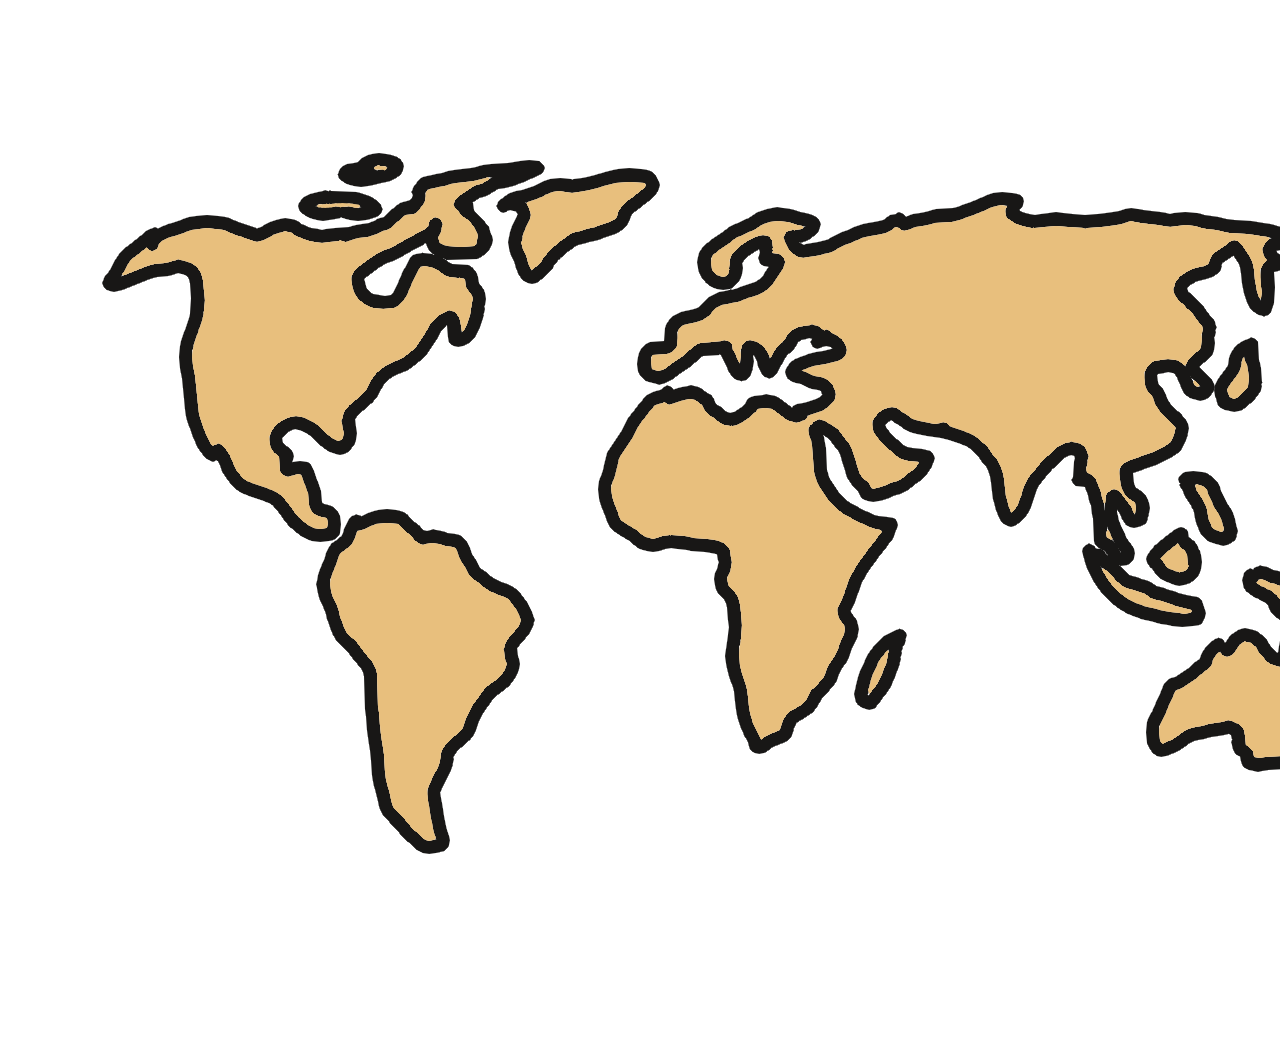
==== main.html @ 259e7bbb "first commit" ====
<!-- main.html -->
<!DOCTYPE html>
<html lang="en">

<head>
  <meta charset="UTF-8">
  <meta name="viewport" content="width=device-width, initial-scale=1.0">
  <title>Hopper's Odysseyss</title>
  <link rel="stylesheet" href="styles.css">
  <style>
    html,
    body {
      margin: 0;
      padding: 0;
      overflow: hidden;
      height: 100%;
    }
  </style>
</head>

<body>
  <div class="map-container">
    <img src="map.PNG" alt="Pirate Map" class="map-image">
    <!-- Buttons will be generated dynamically -->
  </div>

  <!-- Enhanced Popup -->
  <div id="questPopup" class="popup">
    <div class="popup-content">
      <span class="close">&times;</span>
      <h2 id="popupTitle"></h2>
      <h3 id="popupRegion"></h3>
      <p id="popupDescription"></p>
      <div id="popupImage"></div>
      <button id="acceptQuest">Accept Quest!</button>
    </div>
  </div>

  <script src="quest.js"></script>
</body>

</html>
---- styles.css ----
/* styles.css */
/* Add to existing styles */
.popup {
  display: none;
  position: fixed;
  top: 50%;
  left: 50%;
  transform: translate(-50%, -50%);
  background: #fff5e1 url('[data-uri]');
  padding: 2rem;
  border: 3px solid #8b4513;
  border-radius: 5px;
  width: 300px;
  box-shadow: 0 0 20px rgba(0, 0, 0, 0.5);
  font-family: 'Courier New', monospace;
}

.popup-content {
  position: relative;
}

#popupImage {
  font-size: 3rem;
  text-align: center;
  margin: 1rem 0;
}

#popupRegion {
  color: #8b4513;
  margin: 0.5rem 0;
}

#acceptQuest {
  background: #8b4513;
  color: white;
  border: none;
  padding: 0.5rem 1rem;
  cursor: pointer;
  width: 100%;
  margin-top: 1rem;
}
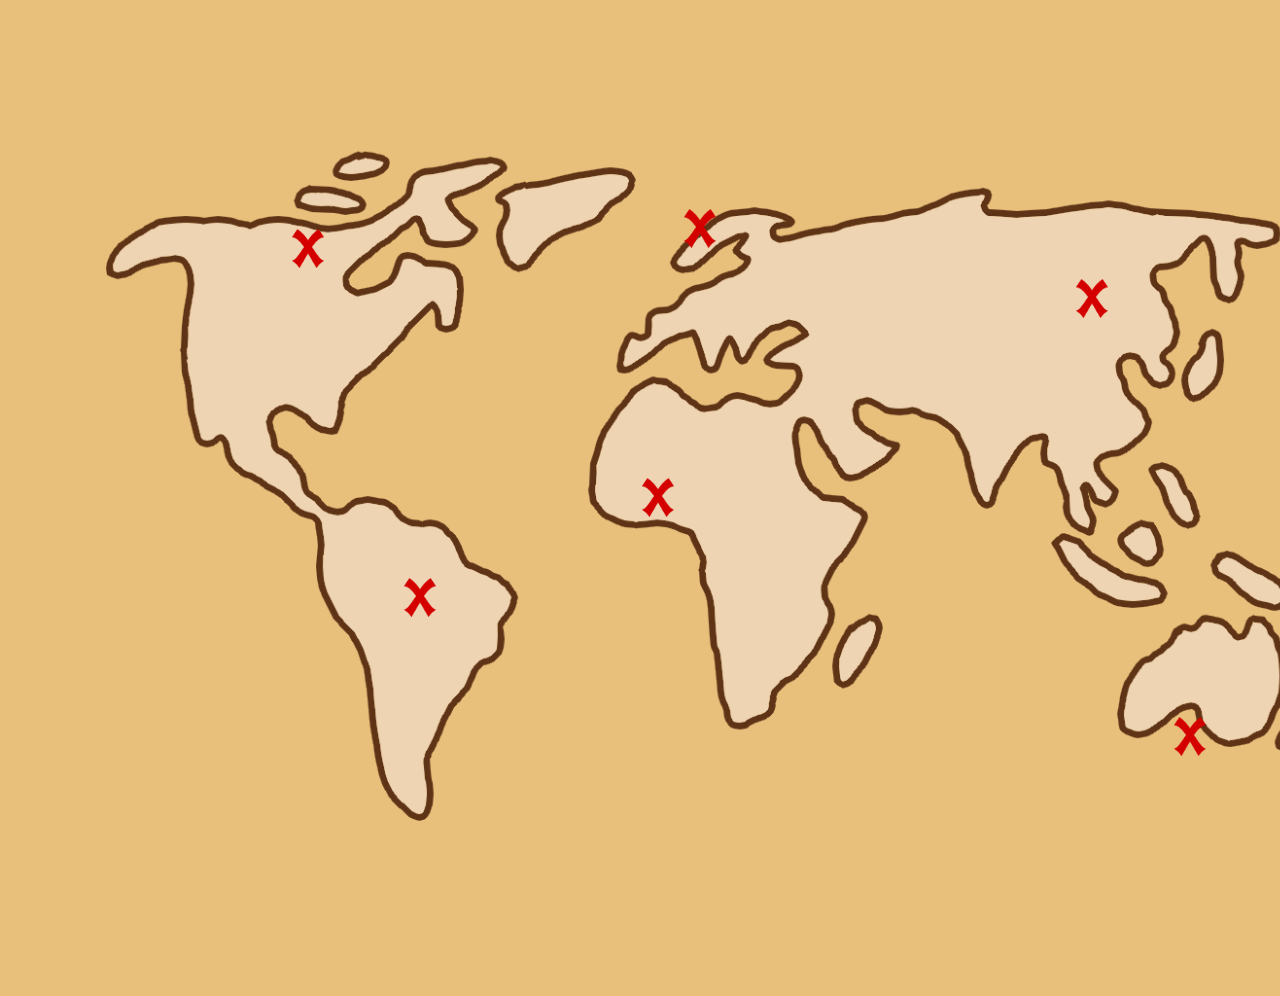
==== commit f80ca68d: "Co-authored-by: Thethirdpotato <Thethirdpotato@users.noreply.github.com>" ====
--- a/main.html
+++ b/main.html
@@ -5,34 +5,26 @@
 <head>
   <meta charset="UTF-8">
   <meta name="viewport" content="width=device-width, initial-scale=1.0">
-  <title>Hopper's Odysseyss</title>
+  <title>Hopper's Odyssey</title>
   <link rel="stylesheet" href="styles.css">
-  <style>
-    html,
-    body {
-      margin: 0;
-      padding: 0;
-      overflow: hidden;
-      height: 100%;
-    }
-  </style>
 </head>
 
 <body>
   <div class="map-container">
     <img src="map.PNG" alt="Pirate Map" class="map-image">
-    <!-- Buttons will be generated dynamically -->
+    <button class="quest-button" data-quest="na" style="left: 22%; top: 25%">
+    </button>
+    <button class="quest-button" data-quest="sa" style="left: 30%; top: 60%"></button>
+    <button class="quest-button" data-quest="afr" style="left: 47%; top: 50%"></button>
+    <button class="quest-button" data-quest="eur" style="left: 50%; top: 23%"></button>
+    <button class="quest-button" data-quest="as" style="left: 78%; top: 30%"></button>
+    <button class="quest-button" data-quest="aus" style="left: 85%; top: 74%"></button>
   </div>
 
-  <!-- Enhanced Popup -->
   <div id="questPopup" class="popup">
     <div class="popup-content">
-      <span class="close">&times;</span>
-      <h2 id="popupTitle"></h2>
-      <h3 id="popupRegion"></h3>
-      <p id="popupDescription"></p>
-      <div id="popupImage"></div>
-      <button id="acceptQuest">Accept Quest!</button>
+      <span class="close-btn">&times;</span>
+      <p id="questText"></p>
     </div>
   </div>
 
--- a/styles.css
+++ b/styles.css
@@ -1,41 +1,82 @@
 /* styles.css */
-/* Add to existing styles */
+body {
+  margin: 0;
+  padding: 0;
+  overflow: hidden;
+  height: 100%;
+  background-color: #e8c07b;
+}
+.map-container {
+  margin: 0 auto;
+  position: relative;
+  width: 1400px;
+  overflow: auto;
+  
+}
+
+.map-image {
+  width: 100%;
+  height: auto;
+  display: block;
+}
+
+.quest-button {
+  position: absolute;
+  /* Target display size (adjust these values) */
+  width: 32px;
+  /* ~10% of original width */
+  height: 40px;
+  /* ~10% of original height */
+  
+
+  /* Image scaling */
+  background: url('193050.png') no-repeat center center;
+  background-size: contain;
+
+  /* Remove default button styling */
+  border: none;
+  padding: 0;
+  cursor: pointer;
+
+  /* Maintain positioning */
+  position: absolute;
+  transform: translate(-50%, -50%);
+}
+
+.quest-button:hover {
+  transform: translate(-50%, -50%) scale(1.2);
+}
+
 .popup {
   display: none;
   position: fixed;
   top: 50%;
   left: 50%;
   transform: translate(-50%, -50%);
-  background: #fff5e1 url('[data-uri]');
-  padding: 2rem;
-  border: 3px solid #8b4513;
-  border-radius: 5px;
-  width: 300px;
-  box-shadow: 0 0 20px rgba(0, 0, 0, 0.5);
-  font-family: 'Courier New', monospace;
+  background: rgba(0, 0, 0, 0.9);
+  padding: 20px;
+  border-radius: 10px;
+  color: white;
+  min-width: 300px;
+  z-index: 1000;
+}
+
+.popup.active {
+  display: block;
 }
 
 .popup-content {
   position: relative;
 }
 
-#popupImage {
-  font-size: 3rem;
-  text-align: center;
-  margin: 1rem 0;
+.close-btn {
+  position: absolute;
+  right: 10px;
+  top: 5px;
+  font-size: 24px;
+  cursor: pointer;
 }
 
-#popupRegion {
-  color: #8b4513;
-  margin: 0.5rem 0;
-}
-
-#acceptQuest {
-  background: #8b4513;
-  color: white;
-  border: none;
-  padding: 0.5rem 1rem;
-  cursor: pointer;
-  width: 100%;
-  margin-top: 1rem;
+.close-btn:hover {
+  color: #ff0000;
 }